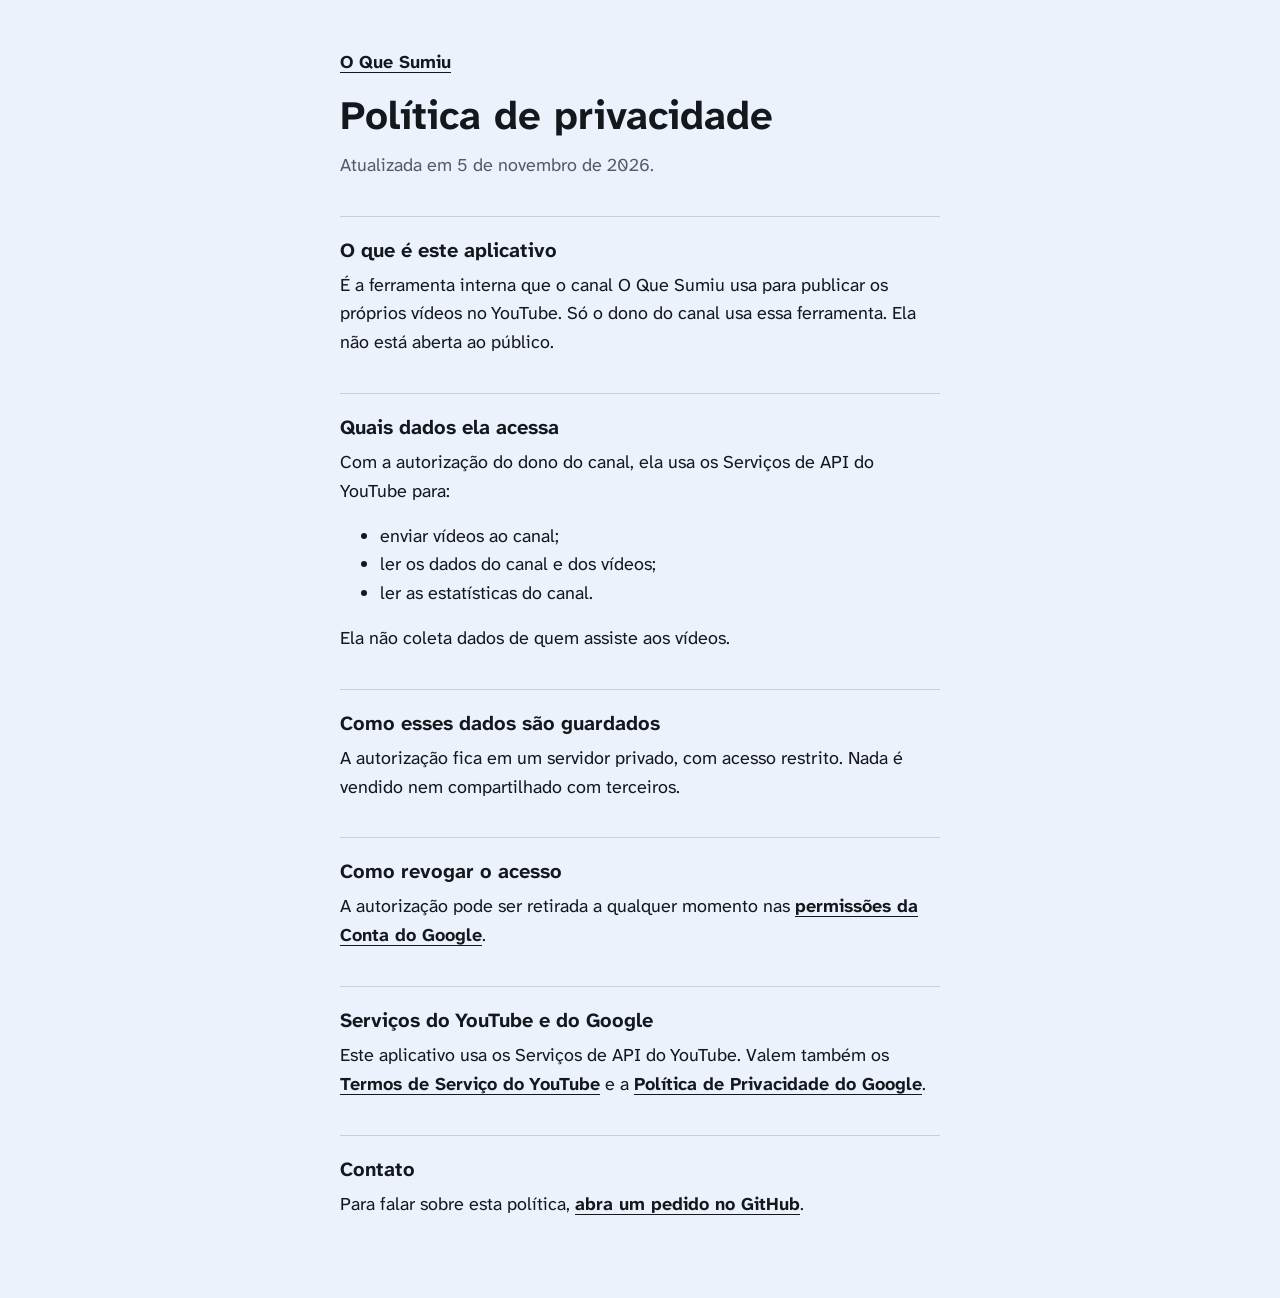
==== privacidade.html @ 175fc5dc "Pagina inicial e politica de privacidade do canal" ====
<!doctype html>
<html lang="pt-BR">
<head>
  <meta charset="utf-8">
  <meta name="viewport" content="width=device-width, initial-scale=1">
  <title>Política de privacidade | O Que Sumiu</title>
  <meta name="description" content="Como o aplicativo de publicação do canal O Que Sumiu usa os dados do YouTube.">
  <link rel="preconnect" href="https://fonts.googleapis.com">
  <link rel="preconnect" href="https://fonts.gstatic.com" crossorigin>
  <link rel="stylesheet" href="https://fonts.googleapis.com/css2?family=Atkinson+Hyperlegible+Next:wght@400;700&display=swap">
  <link rel="stylesheet" href="estilo.css">
</head>
<body>
  <main>
    <p><a href="index.html">O Que Sumiu</a></p>
    <h1>Política de privacidade</h1>
    <p class="apagada">Atualizada em 5 de novembro de 2026.</p>

    <h2>O que é este aplicativo</h2>
    <p>É a ferramenta interna que o canal O Que Sumiu usa para publicar os próprios vídeos no YouTube. Só o dono do canal usa essa ferramenta. Ela não está aberta ao público.</p>

    <h2>Quais dados ela acessa</h2>
    <p>Com a autorização do dono do canal, ela usa os Serviços de API do YouTube para:</p>
    <ul>
      <li>enviar vídeos ao canal;</li>
      <li>ler os dados do canal e dos vídeos;</li>
      <li>ler as estatísticas do canal.</li>
    </ul>
    <p>Ela não coleta dados de quem assiste aos vídeos.</p>

    <h2>Como esses dados são guardados</h2>
    <p>A autorização fica em um servidor privado, com acesso restrito. Nada é vendido nem compartilhado com terceiros.</p>

    <h2>Como revogar o acesso</h2>
    <p>A autorização pode ser retirada a qualquer momento nas <a href="https://myaccount.google.com/permissions">permissões da Conta do Google</a>.</p>

    <h2>Serviços do YouTube e do Google</h2>
    <p>Este aplicativo usa os Serviços de API do YouTube. Valem também os <a href="https://www.youtube.com/t/terms">Termos de Serviço do YouTube</a> e a <a href="https://policies.google.com/privacy">Política de Privacidade do Google</a>.</p>

    <h2>Contato</h2>
    <p>Para falar sobre esta política, <a href="https://github.com/oquesumiu/oquesumiu.github.io/issues">abra um pedido no GitHub</a>.</p>
  </main>
</body>
</html>
---- estilo.css ----
:root {
  --mesa: #ecf2fb;
  --tinta: #14171c;
  --apagada: #525c68;
  --fio: #c8cfd8;
  --lapis: #d4231a;
}

* {
  box-sizing: border-box;
}

body {
  margin: 0;
  background: var(--mesa);
  color: var(--tinta);
  font-family: "Atkinson Hyperlegible Next", system-ui, sans-serif;
  font-size: 18px;
  line-height: 1.6;
}

main {
  max-width: 40rem;
  margin: 0 auto;
  padding: 3rem 1.25rem 4rem;
}

h1 {
  margin: 0 0 0.75rem;
  font-size: 2.5rem;
  line-height: 1.15;
}

h2 {
  margin: 2.25rem 0 0.5rem;
  padding-top: 1.25rem;
  border-top: 1px solid var(--fio);
  font-size: 1.25rem;
  line-height: 1.3;
}

p,
ul {
  margin: 0 0 1rem;
}

a {
  color: var(--tinta);
  font-weight: 700;
  text-underline-offset: 4px;
}

a:hover {
  color: var(--lapis);
}

a:focus-visible {
  outline: 2px solid var(--tinta);
  outline-offset: 2px;
}

.apagada {
  color: var(--apagada);
}
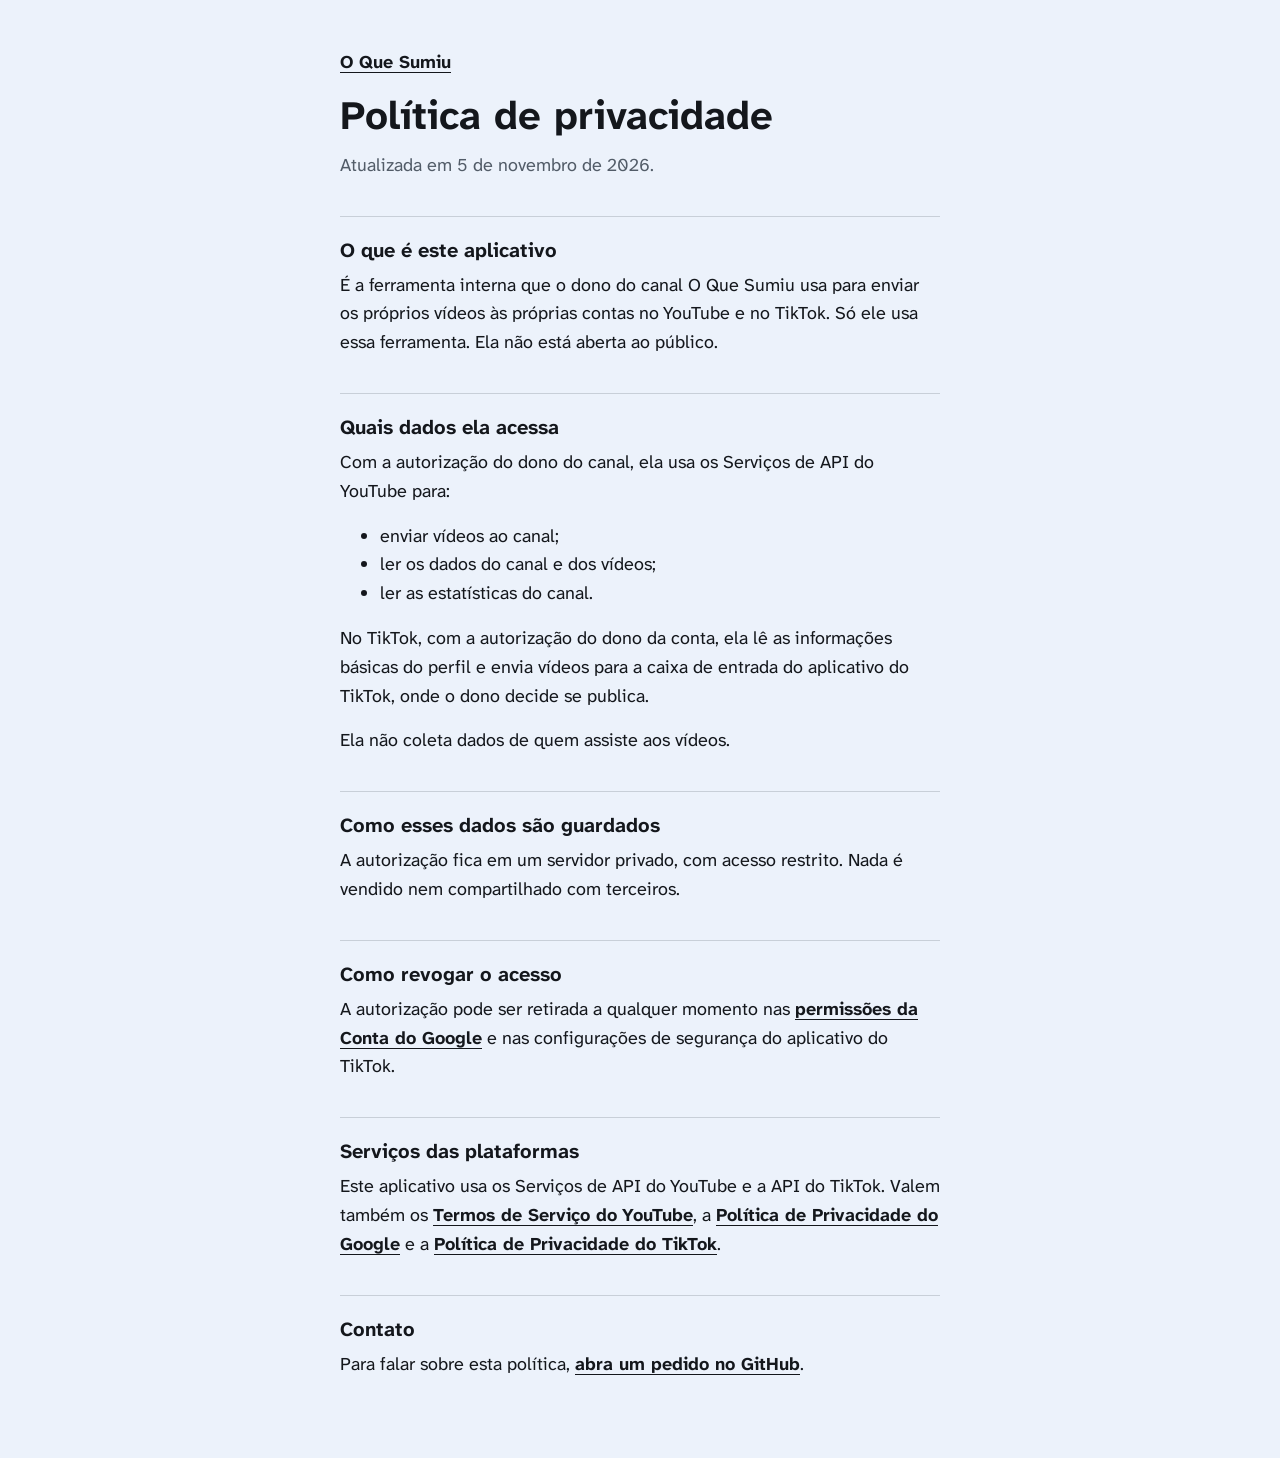
==== commit d4f14b82: "Acrescenta termos de uso e o TikTok na politica de privacidade" ====
--- a/privacidade.html
+++ b/privacidade.html
@@ -17,7 +17,7 @@
     <p class="apagada">Atualizada em 5 de novembro de 2026.</p>
 
     <h2>O que é este aplicativo</h2>
-    <p>É a ferramenta interna que o canal O Que Sumiu usa para publicar os próprios vídeos no YouTube. Só o dono do canal usa essa ferramenta. Ela não está aberta ao público.</p>
+    <p>É a ferramenta interna que o dono do canal O Que Sumiu usa para enviar os próprios vídeos às próprias contas no YouTube e no TikTok. Só ele usa essa ferramenta. Ela não está aberta ao público.</p>
 
     <h2>Quais dados ela acessa</h2>
     <p>Com a autorização do dono do canal, ela usa os Serviços de API do YouTube para:</p>
@@ -26,16 +26,17 @@
       <li>ler os dados do canal e dos vídeos;</li>
       <li>ler as estatísticas do canal.</li>
     </ul>
+    <p>No TikTok, com a autorização do dono da conta, ela lê as informações básicas do perfil e envia vídeos para a caixa de entrada do aplicativo do TikTok, onde o dono decide se publica.</p>
     <p>Ela não coleta dados de quem assiste aos vídeos.</p>
 
     <h2>Como esses dados são guardados</h2>
     <p>A autorização fica em um servidor privado, com acesso restrito. Nada é vendido nem compartilhado com terceiros.</p>
 
     <h2>Como revogar o acesso</h2>
-    <p>A autorização pode ser retirada a qualquer momento nas <a href="https://myaccount.google.com/permissions">permissões da Conta do Google</a>.</p>
+    <p>A autorização pode ser retirada a qualquer momento nas <a href="https://myaccount.google.com/permissions">permissões da Conta do Google</a> e nas configurações de segurança do aplicativo do TikTok.</p>
 
-    <h2>Serviços do YouTube e do Google</h2>
-    <p>Este aplicativo usa os Serviços de API do YouTube. Valem também os <a href="https://www.youtube.com/t/terms">Termos de Serviço do YouTube</a> e a <a href="https://policies.google.com/privacy">Política de Privacidade do Google</a>.</p>
+    <h2>Serviços das plataformas</h2>
+    <p>Este aplicativo usa os Serviços de API do YouTube e a API do TikTok. Valem também os <a href="https://www.youtube.com/t/terms">Termos de Serviço do YouTube</a>, a <a href="https://policies.google.com/privacy">Política de Privacidade do Google</a> e a <a href="https://www.tiktok.com/legal/page/row/privacy-policy/pt-BR">Política de Privacidade do TikTok</a>.</p>
 
     <h2>Contato</h2>
     <p>Para falar sobre esta política, <a href="https://github.com/oquesumiu/oquesumiu.github.io/issues">abra um pedido no GitHub</a>.</p>
